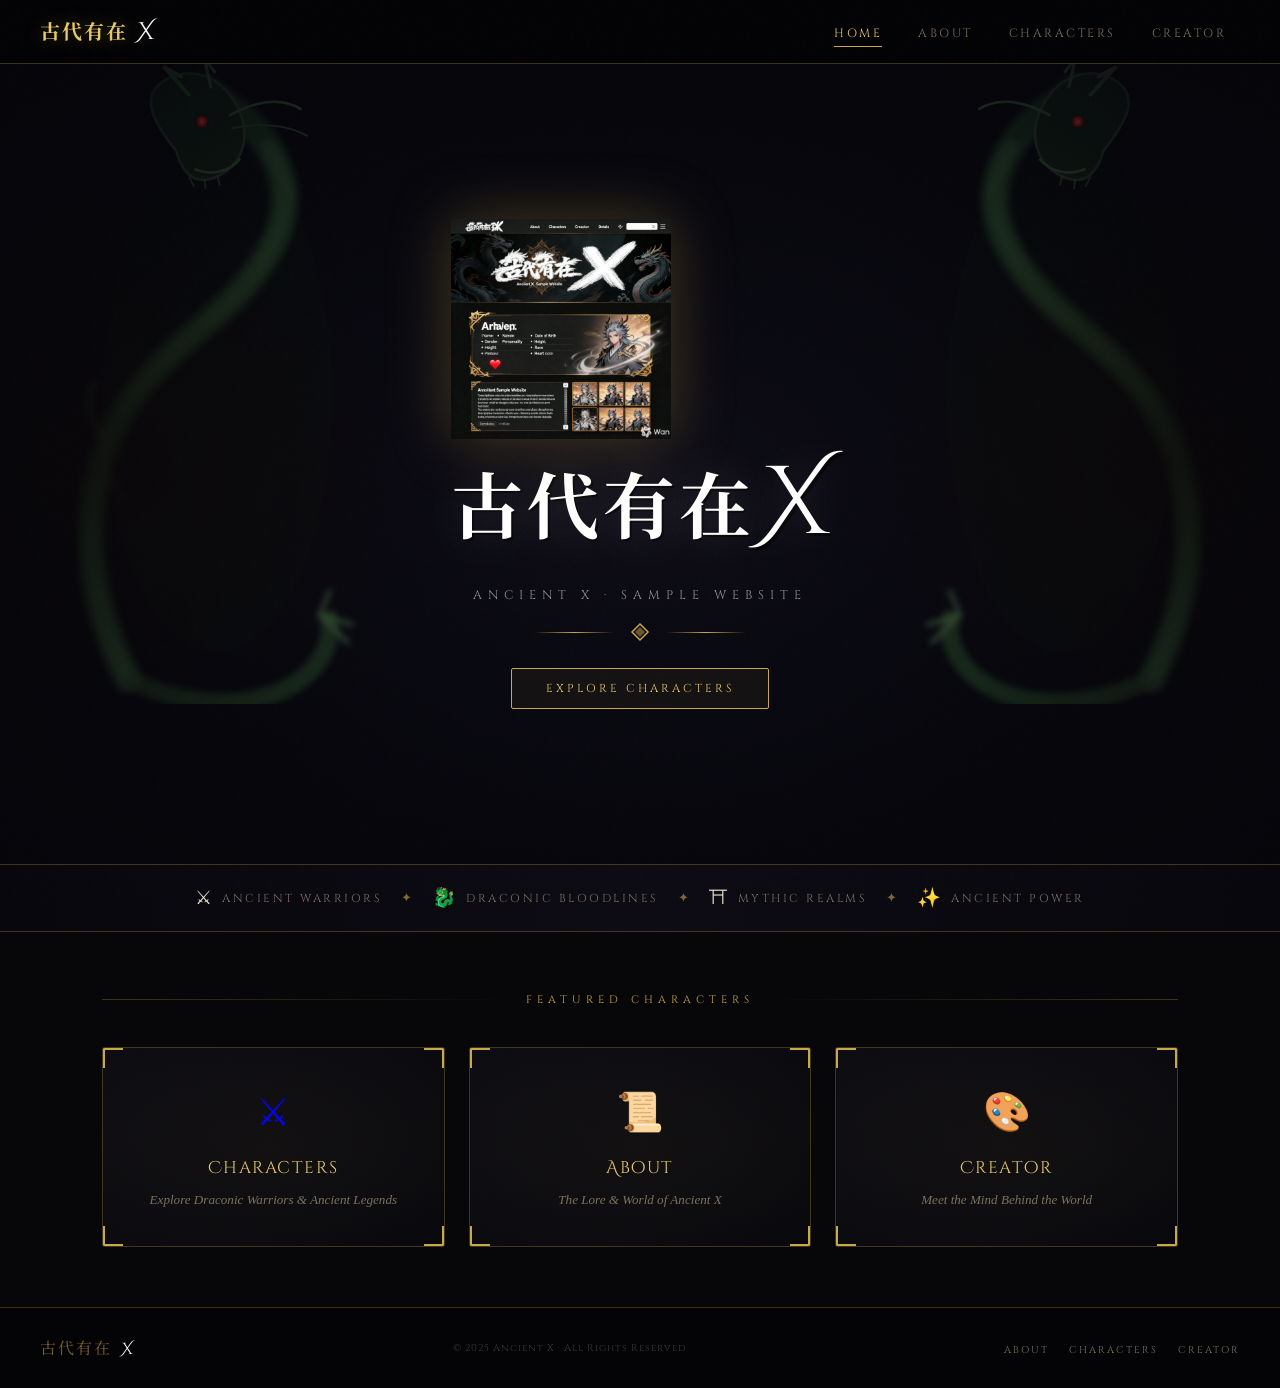
==== index.html @ aad5b66a "New files for the new Ancient X - Characters New files for the web project repo" ====
<!DOCTYPE html>
<html lang="en">
<head>
<meta charset="UTF-8">
<meta name="viewport" content="width=device-width, initial-scale=1.0">
<title>Ancient X — 古代有在</title>
<link rel="preconnect" href="https://fonts.googleapis.com">
<link href="https://fonts.googleapis.com/css2?family=Cinzel+Decorative:wght@400;700;900&family=Cinzel:wght@400;600;700&family=IM+Fell+English:ital@0;1&family=Noto+Serif+SC:wght@400;700&display=swap" rel="stylesheet">
<link rel="stylesheet" href="style.css">
</head>
<body>

<!-- ═══ NAVBAR ═══ -->
<nav id="navbar">
  <a href="index.html" class="nav-brand">
    <span class="brand-cn">古代有在</span><span class="brand-x">X</span>
  </a>
  <button class="hamburger" id="hamburger" aria-label="Menu">
    <span></span><span></span><span></span>
  </button>
  <ul class="nav-links" id="nav-links">
    <li><a href="index.html" class="nav-link active">Home</a></li>
    <li><a href="about.html" class="nav-link">About</a></li>
    <li><a href="characters.html" class="nav-link">Characters</a></li>
    <li><a href="creator.html" class="nav-link">Creator</a></li>
  </ul>
</nav>

<!-- ═══ HERO BANNER ═══ -->
<section class="hero" id="home">
  <div class="hero-particles" id="particles"></div>
  <div class="hero-bg-overlay"></div>

  <!-- Dragons -->
  <div class="dragon dragon-left">
    <svg viewBox="0 0 420 500" xmlns="http://www.w3.org/2000/svg">
      <defs>
        <filter id="dragonBlur"><feGaussianBlur stdDeviation="2.5"/></filter>
        <radialGradient id="eyeGlow1" cx="50%" cy="50%" r="50%">
          <stop offset="0%" stop-color="#ff2020"/>
          <stop offset="100%" stop-color="transparent"/>
        </radialGradient>
      </defs>
      <g filter="url(#dragonBlur)">
        <path d="M120 480 C100 440 80 380 100 310 C120 240 180 210 210 175 C240 140 255 105 230 65 C215 42 195 30 178 18" stroke="#2e5530" stroke-width="22" stroke-linecap="round" fill="none" opacity="0.8"/>
        <path d="M120 480 C100 440 80 380 100 310 C120 240 180 210 210 175 C240 140 255 105 230 65" stroke="#4a7a48" stroke-width="12" stroke-linecap="round" fill="none" opacity="0.6"/>
        <path d="M120 480 C155 498 200 505 235 492 C265 480 285 455 275 428" stroke="#2e5530" stroke-width="14" fill="none" opacity="0.7"/>
        <path d="M270 430 L292 452 M270 430 L295 438 M270 430 L278 412" stroke="#5a8a58" stroke-width="3" stroke-linecap="round" fill="none" opacity="0.8"/>
        <path d="M105 295 C90 280 85 260 95 248" stroke="#5a8a58" stroke-width="3" fill="none" opacity="0.5"/>
        <path d="M118 340 C103 325 98 305 108 293" stroke="#5a8a58" stroke-width="2.5" fill="none" opacity="0.5"/>
      </g>
      <!-- Head -->
      <g>
        <path d="M158 68 C140 45 128 25 150 12 C168 2 192 8 205 32 C218 56 210 78 190 88 C172 96 162 84 158 68Z" fill="#1a2e1c" stroke="#3a5a3c" stroke-width="2"/>
        <path d="M168 24 L148 2 L162 10" fill="none" stroke="#4a7848" stroke-width="3" stroke-linecap="round"/>
        <path d="M185 18 L180 -4 L188 6" fill="none" stroke="#4a7848" stroke-width="2.5" stroke-linecap="round"/>
        <circle cx="178" cy="45" r="7" fill="url(#eyeGlow1)"/>
        <circle cx="178" cy="45" r="4" fill="#ff1a1a"/>
        <circle cx="178" cy="45" r="2" fill="#ff6060"/>
        <path d="M200 40 C218 30 238 25 255 35" fill="none" stroke="#4a7848" stroke-width="2" stroke-linecap="round"/>
        <path d="M202 50 C222 46 245 47 260 56" fill="none" stroke="#3a6038" stroke-width="1.5" stroke-linecap="round"/>
        <path d="M172 82 C185 88 200 84 208 74" fill="none" stroke="#5a7a55" stroke-width="2"/>
        <path d="M168 88 L172 96 M180 90 L181 98 M190 87 L192 95" stroke="#5a7a55" stroke-width="1.5" opacity="0.7"/>
      </g>
      <ellipse cx="190" cy="260" rx="90" ry="200" fill="rgba(20,55,22,0.12)"/>
    </svg>
  </div>

  <div class="dragon dragon-right">
    <svg viewBox="0 0 420 500" xmlns="http://www.w3.org/2000/svg" style="transform:scaleX(-1)">
      <defs>
        <filter id="dragonBlur2"><feGaussianBlur stdDeviation="2.5"/></filter>
        <radialGradient id="eyeGlow2" cx="50%" cy="50%" r="50%">
          <stop offset="0%" stop-color="#ff2020"/>
          <stop offset="100%" stop-color="transparent"/>
        </radialGradient>
      </defs>
      <g filter="url(#dragonBlur2)">
        <path d="M120 480 C100 440 80 380 100 310 C120 240 180 210 210 175 C240 140 255 105 230 65 C215 42 195 30 178 18" stroke="#2e5530" stroke-width="22" stroke-linecap="round" fill="none" opacity="0.8"/>
        <path d="M120 480 C100 440 80 380 100 310 C120 240 180 210 210 175 C240 140 255 105 230 65" stroke="#4a7a48" stroke-width="12" stroke-linecap="round" fill="none" opacity="0.6"/>
        <path d="M120 480 C155 498 200 505 235 492 C265 480 285 455 275 428" stroke="#2e5530" stroke-width="14" fill="none" opacity="0.7"/>
        <path d="M270 430 L292 452 M270 430 L295 438 M270 430 L278 412" stroke="#5a8a58" stroke-width="3" stroke-linecap="round" fill="none" opacity="0.8"/>
      </g>
      <g>
        <path d="M158 68 C140 45 128 25 150 12 C168 2 192 8 205 32 C218 56 210 78 190 88 C172 96 162 84 158 68Z" fill="#1a2e1c" stroke="#3a5a3c" stroke-width="2"/>
        <path d="M168 24 L148 2 L162 10" fill="none" stroke="#4a7848" stroke-width="3" stroke-linecap="round"/>
        <path d="M185 18 L180 -4 L188 6" fill="none" stroke="#4a7848" stroke-width="2.5" stroke-linecap="round"/>
        <circle cx="178" cy="45" r="7" fill="url(#eyeGlow2)"/>
        <circle cx="178" cy="45" r="4" fill="#ff1a1a"/>
        <circle cx="178" cy="45" r="2" fill="#ff6060"/>
        <path d="M200 40 C218 30 238 25 255 35" fill="none" stroke="#4a7848" stroke-width="2" stroke-linecap="round"/>
        <path d="M172 82 C185 88 200 84 208 74" fill="none" stroke="#5a7a55" stroke-width="2"/>
        <path d="M168 88 L172 96 M180 90 L181 98 M190 87 L192 95" stroke="#5a7a55" stroke-width="1.5" opacity="0.7"/>
      </g>
      <ellipse cx="190" cy="260" rx="90" ry="200" fill="rgba(20,55,22,0.12)"/>
    </svg>
  </div>

  <!-- Logo / Banner image -->
  <div class="hero-content">
    <div class="hero-logo-wrap">
      <img src="logo.png" alt="古代有在 X" class="hero-logo-img" onerror="this.style.display='none'; document.getElementById('hero-title-fallback').style.display='flex'">
      <div class="hero-title-fallback" id="hero-title-fallback">
        <div class="hero-cn">古代有在</div>
        <div class="hero-en-x">X</div>
      </div>
    </div>
    <div class="hero-tagline">Ancient X · Sample Website</div>
    <div class="hero-ornament">
      <div class="orn-line"></div>
      <svg width="20" height="20" viewBox="0 0 20 20"><polygon points="10,2 18,10 10,18 2,10" fill="none" stroke="#c9a84c" stroke-width="1.5"/><polygon points="10,5 15,10 10,15 5,10" fill="#c9a84c" opacity="0.5"/></svg>
      <div class="orn-line"></div>
    </div>
    <a href="characters.html" class="hero-cta">Explore Characters</a>
  </div>
</section>

<!-- ═══ INTRO STRIP ═══ -->
<section class="intro-strip">
  <div class="intro-inner">
    <div class="intro-item">
      <div class="intro-icon">⚔</div>
      <div class="intro-text">Ancient Warriors</div>
    </div>
    <div class="intro-sep">✦</div>
    <div class="intro-item">
      <div class="intro-icon">🐉</div>
      <div class="intro-text">Draconic Bloodlines</div>
    </div>
    <div class="intro-sep">✦</div>
    <div class="intro-item">
      <div class="intro-icon">⛩</div>
      <div class="intro-text">Mythic Realms</div>
    </div>
    <div class="intro-sep">✦</div>
    <div class="intro-item">
      <div class="intro-icon">✨</div>
      <div class="intro-text">Ancient Power</div>
    </div>
  </div>
</section>

<!-- ═══ HOME PREVIEW ═══ -->
<section class="home-preview section-wrap">
  <div class="section-hdr">
    <div class="shdr-line"></div>
    <span class="shdr-label">Featured Characters</span>
    <div class="shdr-line"></div>
  </div>
  <div class="preview-grid">
    <a href="characters.html" class="preview-card">
      <div class="preview-card-bg"></div>
      <div class="pcard-corner tl"></div><div class="pcard-corner tr"></div>
      <div class="pcard-corner bl"></div><div class="pcard-corner br"></div>
      <div class="preview-card-icon">⚔</div>
      <div class="preview-card-title">Characters</div>
      <div class="preview-card-sub">Explore Draconic Warriors & Ancient Legends</div>
    </a>
    <a href="about.html" class="preview-card">
      <div class="preview-card-bg"></div>
      <div class="pcard-corner tl"></div><div class="pcard-corner tr"></div>
      <div class="pcard-corner bl"></div><div class="pcard-corner br"></div>
      <div class="preview-card-icon">📜</div>
      <div class="preview-card-title">About</div>
      <div class="preview-card-sub">The Lore & World of Ancient X</div>
    </a>
    <a href="creator.html" class="preview-card">
      <div class="preview-card-bg"></div>
      <div class="pcard-corner tl"></div><div class="pcard-corner tr"></div>
      <div class="pcard-corner bl"></div><div class="pcard-corner br"></div>
      <div class="preview-card-icon">🎨</div>
      <div class="preview-card-title">Creator</div>
      <div class="preview-card-sub">Meet the Mind Behind the World</div>
    </a>
  </div>
</section>

<footer class="site-footer">
  <div class="footer-brand">古代有在 <span>X</span></div>
  <div class="footer-copy">© 2025 Ancient X · All Rights Reserved</div>
  <ul class="footer-links">
    <li><a href="about.html">About</a></li>
    <li><a href="characters.html">Characters</a></li>
    <li><a href="creator.html">Creator</a></li>
  </ul>
</footer>

<script src="main.js"></script>
</body>
</html>
---- style.css ----
/* ═══════════════════════════════════════════════
   ANCIENT X — GLOBAL STYLESHEET
   Dragon-Anime-Video-Game Dark Fantasy Theme
═══════════════════════════════════════════════ */

:root {
  --gold:       #c9a84c;
  --gold-light: #e8c96a;
  --gold-dim:   #7a5e2a;
  --gold-glow:  rgba(201,168,76,0.25);
  --crimson:    #cc1f1f;
  --bg:         #07070a;
  --bg-card:    #0d0c10;
  --bg-panel:   #0a0a0d;
  --text:       #e8e0cc;
  --text-dim:   #7a7060;
  --border:     rgba(201,168,76,0.28);
  --nav-h:      64px;
  --shadow-gold: 0 0 24px rgba(201,168,76,0.18);
}

*, *::before, *::after { box-sizing: border-box; margin: 0; padding: 0; }
html { scroll-behavior: smooth; }

body {
  background: var(--bg);
  color: var(--text);
  font-family: 'Cinzel', serif;
  min-height: 100vh;
  overflow-x: hidden;
}

/* Noise grain overlay */
body::after {
  content: '';
  position: fixed; inset: 0; z-index: 9999;
  pointer-events: none;
  background-image: url("data:image/svg+xml,%3Csvg viewBox='0 0 200 200' xmlns='http://www.w3.org/2000/svg'%3E%3Cfilter id='n'%3E%3CfeTurbulence type='fractalNoise' baseFrequency='0.85' numOctaves='4' stitchTiles='stitch'/%3E%3C/filter%3E%3Crect width='100%25' height='100%25' filter='url(%23n)' opacity='0.032'/%3E%3C/svg%3E");
  opacity: 0.35;
}

img { display: block; max-width: 100%; }

::-webkit-scrollbar { width: 5px; }
::-webkit-scrollbar-track { background: #080808; }
::-webkit-scrollbar-thumb { background: var(--gold-dim); border-radius: 3px; }

/* ═══ NAVBAR ═══ */
#navbar {
  position: fixed; top: 0; left: 0; right: 0; z-index: 800;
  height: var(--nav-h);
  display: flex; align-items: center;
  padding: 0 40px;
  background: rgba(4,4,6,0.94);
  backdrop-filter: blur(16px);
  border-bottom: 1px solid var(--border);
  gap: 40px;
}

.nav-brand {
  text-decoration: none;
  display: flex; align-items: baseline; gap: 4px;
  flex-shrink: 0;
}
.brand-cn {
  font-family: 'Noto Serif SC', serif;
  font-size: 1.25rem;
  font-weight: 700;
  color: var(--gold-light);
  text-shadow: 0 0 18px rgba(201,168,76,0.4);
  letter-spacing: 2px;
}
.brand-x {
  font-family: 'Cinzel Decorative', cursive;
  font-size: 1.5rem;
  color: #fff;
  text-shadow: 0 0 14px rgba(255,255,255,0.2);
  margin-left: 6px;
}

.nav-links {
  display: flex; align-items: center; gap: 8px;
  list-style: none;
  margin-left: auto;
  transition: all 0.35s ease;
}

.nav-link {
  color: var(--text-dim);
  text-decoration: none;
  font-size: 0.75rem;
  letter-spacing: 2.5px;
  text-transform: uppercase;
  padding: 8px 14px;
  border-radius: 2px;
  position: relative;
  transition: color 0.2s;
}
.nav-link::after {
  content: ''; position: absolute; bottom: 2px; left: 14px; right: 14px;
  height: 1px; background: var(--gold);
  transform: scaleX(0); transition: transform 0.2s;
}
.nav-link:hover { color: var(--text); }
.nav-link:hover::after,
.nav-link.active::after { transform: scaleX(1); }
.nav-link.active { color: var(--gold-light); }

/* Hamburger */
.hamburger {
  display: none;
  flex-direction: column; gap: 5px;
  background: none; border: none; cursor: pointer;
  padding: 6px; margin-left: auto;
}
.hamburger span {
  display: block; width: 24px; height: 1.8px;
  background: var(--gold);
  border-radius: 2px;
  transition: all 0.3s ease;
}
.hamburger.open span:nth-child(1) { transform: translateY(6.8px) rotate(45deg); }
.hamburger.open span:nth-child(2) { opacity: 0; }
.hamburger.open span:nth-child(3) { transform: translateY(-6.8px) rotate(-45deg); }

/* ═══ HERO ═══ */
.hero {
  margin-top: var(--nav-h);
  position: relative; overflow: hidden;
  height: calc(100vh - var(--nav-h));
  min-height: 500px;
  max-height: 800px;
  display: flex; align-items: center; justify-content: center;
  background: radial-gradient(ellipse 80% 70% at 50% 50%, #0f0e18 0%, #05050a 100%);
}

.hero-bg-overlay {
  position: absolute; inset: 0; z-index: 1;
  background:
    radial-gradient(ellipse 60% 80% at 50% 60%, rgba(10,8,16,0) 0%, rgba(5,5,10,0.88) 100%),
    radial-gradient(ellipse 35% 50% at 8% 50%, rgba(20,10,5,0.7) 0%, transparent 70%),
    radial-gradient(ellipse 35% 50% at 92% 50%, rgba(20,10,5,0.7) 0%, transparent 70%);
}

/* Particles */
.hero-particles { position: absolute; inset: 0; z-index: 0; overflow: hidden; }
.particle {
  position: absolute;
  width: 2px; height: 2px;
  background: var(--gold);
  border-radius: 50%;
  opacity: 0;
  animation: floatUp linear infinite;
}
@keyframes floatUp {
  0%   { opacity: 0; transform: translateY(0) scale(1); }
  20%  { opacity: 0.7; }
  80%  { opacity: 0.4; }
  100% { opacity: 0; transform: translateY(-120px) scale(0); }
}

.dragon {
  position: absolute; top: 0; height: 100%; z-index: 0;
  pointer-events: none;
}
.dragon-left  { left: -2%; width: 42%; }
.dragon-right { right: -2%; width: 42%; }

.hero-content {
  position: relative; z-index: 2;
  display: flex; flex-direction: column;
  align-items: center; gap: 18px;
  text-align: center;
  padding: 0 20px;
  animation: heroReveal 1.2s ease forwards;
}
@keyframes heroReveal {
  from { opacity: 0; transform: translateY(30px); }
  to   { opacity: 1; transform: translateY(0); }
}

.hero-logo-wrap { position: relative; }
.hero-logo-img {
  max-width: min(600px, 90vw);
  max-height: 220px;
  object-fit: contain;
  filter: drop-shadow(0 0 30px rgba(201,168,76,0.3));
}
.hero-title-fallback {
  display: flex; align-items: baseline; gap: 10px;
  justify-content: center;
}
.hero-cn {
  font-family: 'Noto Serif SC', serif;
  font-size: clamp(2.5rem, 7vw, 4.5rem);
  font-weight: 700; color: #fff;
  text-shadow: 0 0 50px rgba(255,255,255,0.2), 2px 2px 0 rgba(0,0,0,0.8);
  letter-spacing: 4px;
}
.hero-en-x {
  font-family: 'Cinzel Decorative', cursive;
  font-size: clamp(3rem, 9vw, 6rem);
  color: #fff;
  text-shadow: 0 0 40px rgba(255,255,255,0.15), 3px 3px 0 rgba(0,0,0,0.6);
}

.hero-tagline {
  font-size: 0.78rem; letter-spacing: 6px;
  color: rgba(255,255,255,0.55); text-transform: uppercase;
  animation: heroReveal 1.2s 0.2s ease both;
}
.hero-ornament {
  display: flex; align-items: center; gap: 16px;
  animation: heroReveal 1.2s 0.35s ease both;
}
.orn-line {
  height: 1px; width: 80px;
  background: linear-gradient(90deg, transparent, var(--gold), transparent);
}
.hero-cta {
  display: inline-block; margin-top: 8px;
  padding: 12px 34px;
  font-family: 'Cinzel', serif;
  font-size: 0.72rem; letter-spacing: 3px; text-transform: uppercase;
  color: var(--gold-light); text-decoration: none;
  border: 1px solid var(--gold); border-radius: 2px;
  background: rgba(201,168,76,0.06);
  transition: all 0.25s;
  animation: heroReveal 1.2s 0.5s ease both;
}
.hero-cta:hover {
  background: rgba(201,168,76,0.15);
  box-shadow: var(--shadow-gold);
  transform: translateY(-2px);
}

/* ═══ INTRO STRIP ═══ */
.intro-strip {
  background: linear-gradient(90deg, #08070d, #0d0c14, #08070d);
  border-top: 1px solid var(--border); border-bottom: 1px solid var(--border);
  padding: 20px 40px;
}
.intro-inner {
  max-width: 900px; margin: 0 auto;
  display: flex; align-items: center; justify-content: center;
  gap: 20px; flex-wrap: wrap;
}
.intro-item { display: flex; align-items: center; gap: 10px; }
.intro-icon { font-size: 1.2rem; }
.intro-text { font-size: 0.72rem; letter-spacing: 2.5px; text-transform: uppercase; color: var(--text-dim); }
.intro-sep { color: var(--gold); font-size: 0.8rem; opacity: 0.6; }

/* ═══ SECTION WRAP ═══ */
.section-wrap { max-width: 1140px; margin: 0 auto; padding: 60px 32px; }

/* ═══ SECTION HEADER ═══ */
.section-hdr {
  display: flex; align-items: center; gap: 20px;
  margin-bottom: 40px;
}
.shdr-line { flex: 1; height: 1px; background: linear-gradient(90deg, transparent, var(--border)); }
.shdr-line:first-child { background: linear-gradient(90deg, var(--border), transparent); }
.shdr-label {
  font-size: 0.68rem; letter-spacing: 5px; text-transform: uppercase;
  color: var(--gold); white-space: nowrap;
}

/* ═══ HOME PREVIEW CARDS ═══ */
.preview-grid {
  display: grid; grid-template-columns: repeat(3,1fr); gap: 24px;
}
.preview-card {
  position: relative; display: block; text-decoration: none;
  padding: 40px 28px 36px;
  background: linear-gradient(145deg, #0e0d12, #09090d);
  border: 1px solid var(--border); border-radius: 3px;
  text-align: center; overflow: hidden;
  transition: transform 0.25s, box-shadow 0.25s;
}
.preview-card:hover {
  transform: translateY(-6px);
  box-shadow: 0 12px 40px rgba(201,168,76,0.12);
}
.preview-card-bg {
  position: absolute; inset: 0;
  background: radial-gradient(ellipse 70% 60% at 50% 50%, rgba(201,168,76,0.04), transparent);
  pointer-events: none;
}
.preview-card-icon { font-size: 2.4rem; margin-bottom: 18px; }
.preview-card-title {
  font-family: 'Cinzel Decorative', cursive;
  font-size: 1.05rem; color: var(--gold-light);
  letter-spacing: 1.5px; margin-bottom: 10px;
}
.preview-card-sub {
  font-family: 'IM Fell English', serif;
  font-size: 0.82rem; color: var(--text-dim);
  line-height: 1.6; font-style: italic;
}

/* ═══ CORNER ORNAMENTS (shared) ═══ */
.card-corner, .avatar-corner, .pcard-corner {
  position: absolute; width: 20px; height: 20px; pointer-events: none;
}
.card-corner.tl, .avatar-corner.tl, .pcard-corner.tl { top: 0; left: 0; border-top: 2px solid var(--gold); border-left: 2px solid var(--gold); }
.card-corner.tr, .avatar-corner.tr, .pcard-corner.tr { top: 0; right: 0; border-top: 2px solid var(--gold); border-right: 2px solid var(--gold); }
.card-corner.bl, .avatar-corner.bl, .pcard-corner.bl { bottom: 0; left: 0; border-bottom: 2px solid var(--gold); border-left: 2px solid var(--gold); }
.card-corner.br, .avatar-corner.br, .pcard-corner.br { bottom: 0; right: 0; border-bottom: 2px solid var(--gold); border-right: 2px solid var(--gold); }

/* ═══ PAGE BANNER ═══ */
.page-banner {
  margin-top: var(--nav-h);
  position: relative; overflow: hidden;
  height: 220px;
  display: flex; align-items: center; justify-content: center;
  background: #080710;
}
.page-banner-bg {
  position: absolute; inset: 0;
  background:
    radial-gradient(ellipse 80% 100% at 50% 50%, rgba(15,12,28,0.9) 0%, rgba(5,5,10,1) 100%),
    repeating-linear-gradient(
      0deg,
      transparent,
      transparent 38px,
      rgba(201,168,76,0.03) 38px,
      rgba(201,168,76,0.03) 39px
    ),
    repeating-linear-gradient(
      90deg,
      transparent,
      transparent 38px,
      rgba(201,168,76,0.03) 38px,
      rgba(201,168,76,0.03) 39px
    );
}
.page-banner::after {
  content: '';
  position: absolute; bottom: 0; left: 0; right: 0;
  height: 2px;
  background: linear-gradient(90deg, transparent, var(--gold), transparent);
}
.page-banner-content {
  position: relative; z-index: 1;
  text-align: center; display: flex; flex-direction: column;
  align-items: center; gap: 12px;
}
.page-banner-label {
  font-size: 0.65rem; letter-spacing: 6px; text-transform: uppercase;
  color: var(--gold-dim);
}
.page-banner-title {
  font-family: 'Cinzel Decorative', cursive;
  font-size: clamp(1.8rem, 5vw, 3rem);
  font-weight: 700; color: #fff;
  text-shadow: 0 0 30px rgba(255,255,255,0.12), 0 2px 0 rgba(0,0,0,0.6);
  letter-spacing: 3px;
}
.page-banner-orn { display: flex; align-items: center; gap: 14px; }

/* ═══ CHARACTERS PAGE ═══ */
.chars-main { padding-top: 50px; }

/* Avatar Section */
.avatar-section { margin-bottom: 50px; }
.avatar-grid {
  display: flex; flex-wrap: wrap; gap: 18px;
  justify-content: center;
}

.avatar-btn {
  background: none; border: none; cursor: pointer;
  display: flex; flex-direction: column; align-items: center; gap: 10px;
  padding: 0; outline: none;
  transition: transform 0.2s;
}
.avatar-btn:hover { transform: translateY(-4px); }
.avatar-btn:focus-visible .avatar-frame { box-shadow: 0 0 0 2px var(--gold); }

.avatar-frame {
  position: relative; width: 100px; height: 100px;
  background: linear-gradient(145deg, #10100e, #0a0a09);
  border-radius: 3px; overflow: hidden;
  border: 1px solid var(--border);
  transition: border-color 0.2s, box-shadow 0.2s;
}
.avatar-btn.active .avatar-frame,
.avatar-btn:hover .avatar-frame {
  border-color: var(--gold);
  box-shadow: 0 0 18px rgba(201,168,76,0.22), inset 0 0 10px rgba(201,168,76,0.06);
}

.avatar-img-wrap {
  position: absolute; inset: 0;
  display: flex; align-items: center; justify-content: center;
}
.avatar-img {
  width: 100%; height: 100%;
  object-fit: cover;
}
.avatar-placeholder {
  font-size: 2rem;
  color: var(--gold-dim);
  opacity: 0.6;
}

.avatar-glow {
  position: absolute; inset: 0;
  background: radial-gradient(ellipse 80% 80% at 50% 50%, rgba(201,168,76,0.08), transparent);
  opacity: 0; transition: opacity 0.2s;
}
.avatar-btn.active .avatar-glow,
.avatar-btn:hover .avatar-glow { opacity: 1; }

.avatar-name {
  font-size: 0.65rem; letter-spacing: 2px; text-transform: uppercase;
  color: var(--text-dim); transition: color 0.2s;
}
.avatar-btn.active .avatar-name,
.avatar-btn:hover .avatar-name { color: var(--gold); }

.avatar-add .avatar-placeholder { font-size: 2.2rem; color: var(--border); }

/* ─ Character Display ─ */
.char-display {
  display: grid;
  grid-template-columns: 340px 1fr;
  gap: 32px;
  align-items: start;
}

/* Art Panel */
.char-art-panel {
  position: relative;
  display: flex; align-items: flex-end; justify-content: center;
  min-height: 520px;
  background: linear-gradient(160deg, #0e0c16 0%, #080810 100%);
  border: 1px solid var(--border);
  border-radius: 4px; overflow: hidden;
}

.char-art-bg-glow {
  position: absolute; inset: 0;
  background: radial-gradient(ellipse 80% 80% at 50% 40%, rgba(201,168,76,0.07), transparent);
  pointer-events: none;
}
.char-art-rings {
  position: absolute; top: 50%; left: 50%;
  transform: translate(-50%, -50%);
  pointer-events: none;
}
.ring {
  position: absolute; border-radius: 50%;
  border: 1px solid rgba(201,168,76,0.09);
  top: 50%; left: 50%; transform: translate(-50%,-50%);
  animation: ringPulse 4s ease-in-out infinite;
}
.ring.r1 { width: 260px; height: 260px; animation-delay: 0s; }
.ring.r2 { width: 320px; height: 320px; animation-delay: 0.8s; border-color: rgba(201,168,76,0.05); }
.ring.r3 { width: 380px; height: 380px; animation-delay: 1.6s; border-color: rgba(201,168,76,0.03); }
@keyframes ringPulse {
  0%,100% { opacity: 0.6; transform: translate(-50%,-50%) scale(1); }
  50%      { opacity: 1;   transform: translate(-50%,-50%) scale(1.04); }
}

.char-full-art {
  position: relative; z-index: 2; width: 100%;
  display: flex; align-items: flex-end; justify-content: center;
  padding-bottom: 0;
  /* Slide-in from right animation — triggered by JS adding .visible */
  opacity: 0;
  transform: translateX(80px);
  transition: opacity 0.65s cubic-bezier(0.22,1,0.36,1), transform 0.65s cubic-bezier(0.22,1,0.36,1);
}
.char-full-art.visible {
  opacity: 1;
  transform: translateX(0);
}

.char-art-image {
  max-height: 480px; max-width: 100%;
  object-fit: contain;
  filter: drop-shadow(0 0 20px rgba(201,168,76,0.15));
}
.char-art-placeholder { width: 100%; }
.char-svg-art { width: 100%; max-height: 480px; }

.char-art-name-badge {
  position: absolute; bottom: 20px; left: 50%;
  transform: translateX(-50%);
  z-index: 3;
  background: rgba(4,4,8,0.85);
  border: 1px solid var(--border);
  padding: 6px 20px; border-radius: 2px;
  font-size: 0.68rem; letter-spacing: 4px; text-transform: uppercase;
  color: var(--gold);
  white-space: nowrap;
  backdrop-filter: blur(6px);
}

/* Cards Column */
.char-cards-col { display: flex; flex-direction: column; gap: 24px; }

/* Bio Card */
.char-bio-card {
  position: relative;
  background: linear-gradient(145deg, #0f0e14, #0a090e);
  border: 1px solid var(--border); border-radius: 4px;
  padding: 28px 30px 24px;
  overflow: hidden;
}
.char-bio-card::before {
  content: '';
  position: absolute; inset: 0;
  background: radial-gradient(ellipse 80% 60% at 50% 0%, rgba(201,168,76,0.04), transparent);
  pointer-events: none;
}

.card-header {
  display: flex; align-items: center; gap: 16px;
  margin-bottom: 24px;
}
.card-header-line {
  flex: 1; height: 1px;
  background: linear-gradient(90deg, var(--border), transparent);
}
.card-header-line:first-child { background: linear-gradient(90deg, transparent, var(--border)); }

.char-fullname {
  font-family: 'Cinzel Decorative', cursive;
  font-size: clamp(1.4rem, 3.5vw, 2rem);
  font-weight: 900; color: #fff;
  letter-spacing: 1px; white-space: nowrap;
  text-shadow: 0 0 20px rgba(255,255,255,0.08);
}
.char-name-dot { color: var(--gold); }

.bio-grid {
  display: grid;
  grid-template-columns: 1fr 1fr;
  gap: 0;
}
.bio-item {
  display: flex; align-items: baseline; gap: 8px;
  padding: 10px 0;
  border-bottom: 1px solid rgba(201,168,76,0.09);
}
.bio-item:nth-child(odd) { padding-right: 20px; }
.bio-bullet {
  flex-shrink: 0;
  display: inline-block;
  width: 5px; height: 5px; border-radius: 50%;
  background: var(--gold);
  box-shadow: 0 0 6px var(--gold);
  margin-bottom: 1px;
}
.bio-key {
  font-size: 0.62rem; letter-spacing: 2px; text-transform: uppercase;
  color: var(--gold); min-width: 80px; flex-shrink: 0;
}
.bio-val {
  font-family: 'IM Fell English', serif;
  font-size: 0.85rem; color: var(--text);
}

.bio-footer {
  display: flex; align-items: center; gap: 20px;
  margin-top: 20px; padding-top: 16px;
  border-top: 1px solid var(--border);
}
.heart-btn {
  background: none; border: none; cursor: pointer; padding: 4px;
  transition: transform 0.15s;
}
.heart-btn:hover { transform: scale(1.2); }
.heart-btn.loved svg path { fill: var(--crimson); stroke: var(--crimson); }
.char-rank { display: flex; align-items: center; gap: 10px; margin-left: auto; }
.rank-label { font-size: 0.6rem; letter-spacing: 2px; text-transform: uppercase; color: var(--text-dim); }
.rank-val { font-size: 0.78rem; letter-spacing: 1px; color: var(--gold); }

/* Story Card */
.char-story-card {
  position: relative;
  background: linear-gradient(145deg, #0f0e14, #0a090e);
  border: 1px solid var(--border); border-radius: 4px;
  padding: 0;
  overflow: hidden;
  display: flex; flex-direction: column;
}

.story-card-header {
  display: flex; align-items: center; gap: 12px;
  padding: 22px 30px 18px;
  border-bottom: 1px solid var(--border);
  flex-shrink: 0;
}
.story-scroll-icon { font-size: 1.3rem; }
.story-card-title {
  font-family: 'Cinzel', serif;
  font-size: 0.78rem; letter-spacing: 3px; text-transform: uppercase;
  color: var(--gold);
}

.story-content {
  padding: 20px 30px;
  max-height: 280px;
  overflow-y: auto;
  scrollbar-width: thin;
  scrollbar-color: var(--gold-dim) transparent;
}
.story-content p {
  font-family: 'IM Fell English', serif;
  font-size: 0.85rem; line-height: 1.9;
  color: var(--text-dim);
}
.story-content p + p { margin-top: 14px; }
.story-content p:first-child { color: var(--text); }

.story-actions {
  display: flex; gap: 12px;
  padding: 18px 30px;
  border-top: 1px solid var(--border);
  flex-shrink: 0;
}
.btn-story {
  font-family: 'Cinzel', serif;
  font-size: 0.66rem; letter-spacing: 2.5px; text-transform: uppercase;
  padding: 9px 22px; border-radius: 2px; cursor: pointer;
  background: rgba(201,168,76,0.1); border: 1px solid var(--border);
  color: var(--gold); transition: all 0.2s;
}
.btn-story:hover {
  background: rgba(201,168,76,0.2); border-color: var(--gold);
  box-shadow: var(--shadow-gold);
}
.btn-outline-story {
  background: transparent; color: var(--text-dim);
  border-color: rgba(255,255,255,0.08);
}
.btn-outline-story:hover { background: rgba(255,255,255,0.04); color: var(--text); }

/* ═══ ABOUT PAGE ═══ */
.about-main { padding-top: 50px; }
.about-lore-card {
  position: relative;
  background: linear-gradient(145deg, #0f0e14, #0a090e);
  border: 1px solid var(--border); border-radius: 4px;
  padding: 40px;
  overflow: hidden;
}
.about-lore-icon { font-size: 2.8rem; margin-bottom: 18px; }
.about-lore-title {
  font-family: 'Cinzel Decorative', cursive;
  font-size: 1.4rem; color: var(--gold-light);
  letter-spacing: 1px; margin-bottom: 24px;
}
.about-lore-text p {
  font-family: 'IM Fell English', serif;
  font-size: 0.92rem; line-height: 2;
  color: var(--text-dim);
}
.about-lore-text p + p { margin-top: 18px; }

.pillars-grid { display: grid; grid-template-columns: repeat(3,1fr); gap: 22px; }
.pillar-card {
  position: relative;
  background: linear-gradient(145deg, #0f0e14, #0a090e);
  border: 1px solid var(--border); border-radius: 4px;
  padding: 32px 26px;
  transition: transform 0.2s, box-shadow 0.2s;
}
.pillar-card:hover { transform: translateY(-4px); box-shadow: 0 10px 30px rgba(201,168,76,0.1); }
.pillar-icon { font-size: 2rem; margin-bottom: 14px; }
.pillar-title {
  font-family: 'Cinzel', serif;
  font-size: 0.85rem; letter-spacing: 1.5px; text-transform: uppercase;
  color: var(--gold); margin-bottom: 14px;
}
.pillar-text {
  font-family: 'IM Fell English', serif;
  font-size: 0.83rem; line-height: 1.85;
  color: var(--text-dim);
}

.about-quote {
  margin-top: 60px; text-align: center;
  padding: 50px 40px;
  border-top: 1px solid var(--border);
  border-bottom: 1px solid var(--border);
  position: relative;
}
.quote-mark {
  font-family: 'Cinzel Decorative', cursive;
  font-size: 6rem; line-height: 1;
  color: rgba(201,168,76,0.12);
  position: absolute; top: 10px; left: 40px;
}
.quote-text {
  font-family: 'IM Fell English', serif;
  font-size: 1.1rem; line-height: 2;
  color: var(--text);
  font-style: italic;
  max-width: 700px; margin: 0 auto 20px;
  position: relative; z-index: 1;
}
.quote-source {
  font-size: 0.68rem; letter-spacing: 3px; text-transform: uppercase;
  color: var(--gold-dim);
}

/* ═══ CREATOR PAGE ═══ */
.creator-main { padding-top: 50px; }
.creator-profile {
  display: grid; grid-template-columns: 260px 1fr; gap: 36px;
  align-items: start;
}
.creator-avatar-wrap { position: relative; }
.creator-avatar-frame {
  position: relative; width: 240px; height: 280px;
  background: linear-gradient(145deg, #0e0d12, #09090d);
  border: 1px solid var(--border); border-radius: 4px; overflow: hidden;
  display: flex; align-items: center; justify-content: center;
}
.creator-avatar-img { width: 100%; height: 100%; object-fit: cover; }
.creator-avatar-placeholder { font-size: 4rem; color: var(--gold-dim); opacity: 0.5; }
.creator-avatar-glow {
  position: absolute; bottom: -20px; left: 50%; transform: translateX(-50%);
  width: 180px; height: 60px;
  background: radial-gradient(ellipse, rgba(201,168,76,0.15), transparent);
  pointer-events: none;
}

.creator-info-card {
  position: relative;
  background: linear-gradient(145deg, #0f0e14, #0a090e);
  border: 1px solid var(--border); border-radius: 4px;
  padding: 32px 36px;
}
.creator-name {
  font-family: 'Cinzel Decorative', cursive;
  font-size: 1.8rem; color: #fff; letter-spacing: 1px;
  margin-bottom: 8px;
}
.creator-title-badge {
  display: inline-block;
  font-size: 0.62rem; letter-spacing: 3px; text-transform: uppercase;
  color: var(--gold); border: 1px solid var(--border);
  padding: 4px 14px; border-radius: 2px;
  background: rgba(201,168,76,0.06);
}
.creator-divider {
  height: 1px; background: linear-gradient(90deg, var(--border), transparent);
  margin: 24px 0;
}
.creator-bio-text p {
  font-family: 'IM Fell English', serif;
  font-size: 0.88rem; line-height: 1.95;
  color: var(--text-dim);
}
.creator-bio-text p + p { margin-top: 14px; }
.creator-bio-text em { color: var(--text); font-style: italic; }
.creator-stats {
  display: flex; align-items: center; gap: 0;
  margin-top: 28px; padding-top: 24px;
  border-top: 1px solid var(--border);
}
.cstat { text-align: center; flex: 1; }
.cstat-num {
  font-family: 'Cinzel Decorative', cursive;
  font-size: 1.6rem; color: var(--gold-light); margin-bottom: 4px;
}
.cstat-label { font-size: 0.6rem; letter-spacing: 2px; text-transform: uppercase; color: var(--text-dim); }
.cstat-sep { width: 1px; height: 40px; background: var(--border); }

.creator-details-grid { display: grid; grid-template-columns: repeat(3,1fr); gap: 22px; }
.cdetail-card {
  position: relative;
  background: linear-gradient(145deg, #0f0e14, #0a090e);
  border: 1px solid var(--border); border-radius: 4px;
  padding: 28px 26px;
}
.cdetail-icon { font-size: 1.8rem; margin-bottom: 14px; }
.cdetail-title {
  font-size: 0.75rem; letter-spacing: 2.5px; text-transform: uppercase;
  color: var(--gold); margin-bottom: 14px;
}
.cdetail-list {
  list-style: none; display: flex; flex-direction: column; gap: 8px;
}
.cdetail-list li {
  font-family: 'IM Fell English', serif;
  font-size: 0.83rem; color: var(--text-dim);
  padding-left: 12px; position: relative;
}
.cdetail-list li::before {
  content: '—'; position: absolute; left: 0;
  color: var(--gold-dim); font-style: normal;
}

/* ═══ FOOTER ═══ */
.site-footer {
  background: #040406;
  border-top: 1px solid var(--border);
  padding: 28px 40px;
  display: flex; align-items: center; justify-content: space-between;
  flex-wrap: wrap; gap: 16px;
}
.footer-brand {
  font-family: 'Noto Serif SC', serif;
  font-size: 1rem; color: var(--gold-dim); letter-spacing: 2px;
}
.footer-brand span { font-family: 'Cinzel Decorative', cursive; color: #fff; margin-left: 4px; }
.footer-copy { font-size: 0.62rem; letter-spacing: 1px; color: #3a3830; }
.footer-links { display: flex; gap: 20px; list-style: none; }
.footer-links a {
  font-size: 0.62rem; letter-spacing: 2px; text-transform: uppercase;
  color: var(--text-dim); text-decoration: none; transition: color 0.2s;
}
.footer-links a:hover { color: var(--gold); }

/* ═══ FADE UP ANIMATION ═══ */
.fade-up {
  opacity: 0; transform: translateY(24px);
  transition: opacity 0.7s ease, transform 0.7s ease;
}
.fade-up.visible { opacity: 1; transform: translateY(0); }

/* ═══════════════════════════════════════
   RESPONSIVE
═══════════════════════════════════════ */

@media (max-width: 960px) {
  .preview-grid { grid-template-columns: 1fr 1fr; }
  .pillars-grid { grid-template-columns: 1fr 1fr; }
  .creator-details-grid { grid-template-columns: 1fr 1fr; }
  .char-display { grid-template-columns: 1fr; }
  .char-art-panel { min-height: 380px; }
  .creator-profile { grid-template-columns: 1fr; }
  .creator-avatar-wrap { display: flex; justify-content: center; }
}

@media (max-width: 768px) {
  #navbar { padding: 0 20px; gap: 0; }
  .hamburger { display: flex; }

  .nav-links {
    position: fixed;
    top: var(--nav-h); left: 0; right: 0;
    flex-direction: column; gap: 0;
    background: rgba(4,4,6,0.98);
    backdrop-filter: blur(16px);
    border-bottom: 1px solid var(--border);
    max-height: 0; overflow: hidden;
    transition: max-height 0.4s cubic-bezier(0.4,0,0.2,1);
    padding: 0;
  }
  .nav-links.open { max-height: 400px; padding: 10px 0; }
  .nav-link {
    display: block; padding: 14px 28px;
    border-bottom: 1px solid rgba(201,168,76,0.06);
    font-size: 0.72rem;
  }
  .nav-link::after { display: none; }

  .hero-cn { font-size: 2rem; }
  .hero-en-x { font-size: 3rem; }
  .dragon { opacity: 0.5; }

  .section-wrap { padding: 40px 20px; }
  .preview-grid { grid-template-columns: 1fr; }
  .pillars-grid { grid-template-columns: 1fr; }
  .creator-details-grid { grid-template-columns: 1fr; }

  .bio-grid { grid-template-columns: 1fr; }
  .bio-item:nth-child(odd) { padding-right: 0; }

  .char-display { grid-template-columns: 1fr; }
  .char-art-panel { min-height: 320px; }

  .char-fullname { font-size: 1.4rem; }

  .intro-strip { padding: 16px 20px; }
  .intro-sep { display: none; }

  .site-footer { flex-direction: column; text-align: center; }
  .footer-links { justify-content: center; }
}

@media (max-width: 480px) {
  .avatar-grid { gap: 12px; }
  .avatar-frame { width: 80px; height: 80px; }
  .avatar-name { font-size: 0.58rem; }
  .char-bio-card, .char-story-card { padding: 20px; }
  .story-content { padding: 16px 20px; }
  .story-actions { padding: 14px 20px; }
  .about-lore-card { padding: 24px 20px; }
  .creator-info-card { padding: 24px 22px; }
  .creator-stats { flex-wrap: wrap; gap: 16px; }
  .cstat-sep { display: none; }
  .creator-avatar-frame { width: 180px; height: 220px; }
}
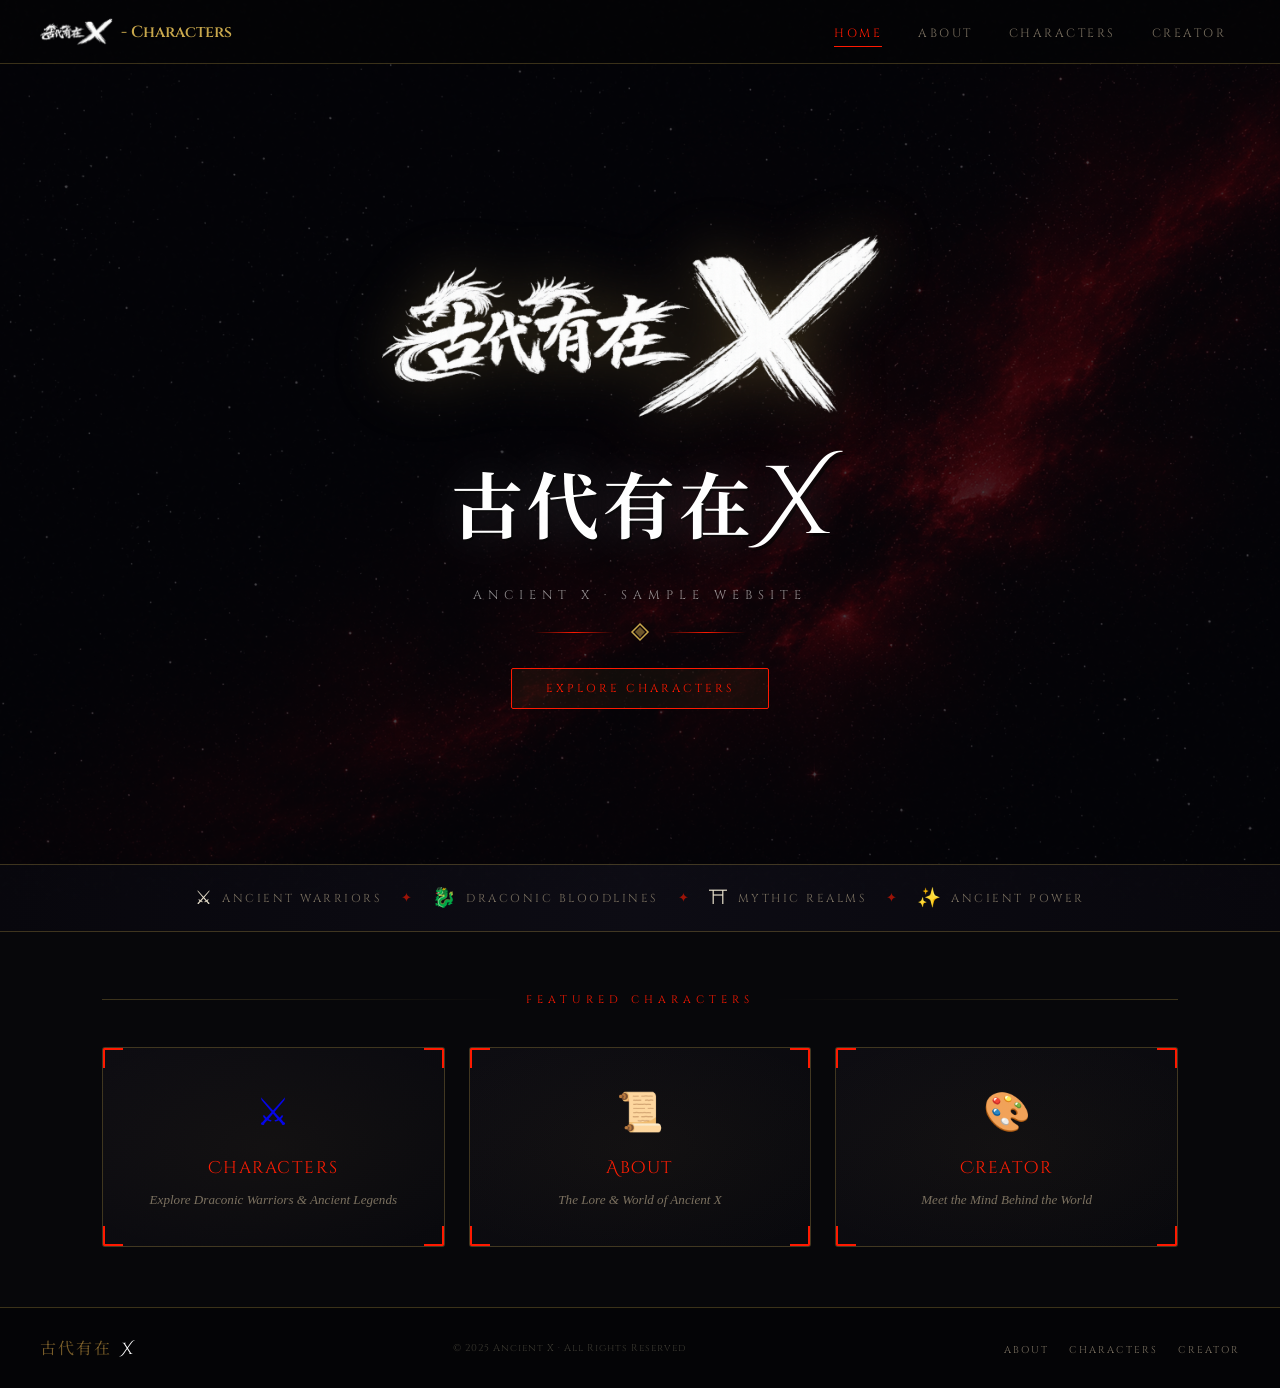
==== commit 327d0767: "Newly added characters and aesthetically improvment of website UI :)" ====
--- a/index.html
+++ b/index.html
@@ -13,7 +13,8 @@
 <!-- ═══ NAVBAR ═══ -->
 <nav id="navbar">
   <a href="index.html" class="nav-brand">
-    <span class="brand-cn">古代有在</span><span class="brand-x">X</span>
+    <img src="logo.png" alt="Ancient X" class="nav-logo">
+    <span class="nav-brand-text"> - Characters</span>
   </a>
   <button class="hamburger" id="hamburger" aria-label="Menu">
     <span></span><span></span><span></span>
@@ -30,71 +31,6 @@
 <section class="hero" id="home">
   <div class="hero-particles" id="particles"></div>
   <div class="hero-bg-overlay"></div>
-
-  <!-- Dragons -->
-  <div class="dragon dragon-left">
-    <svg viewBox="0 0 420 500" xmlns="http://www.w3.org/2000/svg">
-      <defs>
-        <filter id="dragonBlur"><feGaussianBlur stdDeviation="2.5"/></filter>
-        <radialGradient id="eyeGlow1" cx="50%" cy="50%" r="50%">
-          <stop offset="0%" stop-color="#ff2020"/>
-          <stop offset="100%" stop-color="transparent"/>
-        </radialGradient>
-      </defs>
-      <g filter="url(#dragonBlur)">
-        <path d="M120 480 C100 440 80 380 100 310 C120 240 180 210 210 175 C240 140 255 105 230 65 C215 42 195 30 178 18" stroke="#2e5530" stroke-width="22" stroke-linecap="round" fill="none" opacity="0.8"/>
-        <path d="M120 480 C100 440 80 380 100 310 C120 240 180 210 210 175 C240 140 255 105 230 65" stroke="#4a7a48" stroke-width="12" stroke-linecap="round" fill="none" opacity="0.6"/>
-        <path d="M120 480 C155 498 200 505 235 492 C265 480 285 455 275 428" stroke="#2e5530" stroke-width="14" fill="none" opacity="0.7"/>
-        <path d="M270 430 L292 452 M270 430 L295 438 M270 430 L278 412" stroke="#5a8a58" stroke-width="3" stroke-linecap="round" fill="none" opacity="0.8"/>
-        <path d="M105 295 C90 280 85 260 95 248" stroke="#5a8a58" stroke-width="3" fill="none" opacity="0.5"/>
-        <path d="M118 340 C103 325 98 305 108 293" stroke="#5a8a58" stroke-width="2.5" fill="none" opacity="0.5"/>
-      </g>
-      <!-- Head -->
-      <g>
-        <path d="M158 68 C140 45 128 25 150 12 C168 2 192 8 205 32 C218 56 210 78 190 88 C172 96 162 84 158 68Z" fill="#1a2e1c" stroke="#3a5a3c" stroke-width="2"/>
-        <path d="M168 24 L148 2 L162 10" fill="none" stroke="#4a7848" stroke-width="3" stroke-linecap="round"/>
-        <path d="M185 18 L180 -4 L188 6" fill="none" stroke="#4a7848" stroke-width="2.5" stroke-linecap="round"/>
-        <circle cx="178" cy="45" r="7" fill="url(#eyeGlow1)"/>
-        <circle cx="178" cy="45" r="4" fill="#ff1a1a"/>
-        <circle cx="178" cy="45" r="2" fill="#ff6060"/>
-        <path d="M200 40 C218 30 238 25 255 35" fill="none" stroke="#4a7848" stroke-width="2" stroke-linecap="round"/>
-        <path d="M202 50 C222 46 245 47 260 56" fill="none" stroke="#3a6038" stroke-width="1.5" stroke-linecap="round"/>
-        <path d="M172 82 C185 88 200 84 208 74" fill="none" stroke="#5a7a55" stroke-width="2"/>
-        <path d="M168 88 L172 96 M180 90 L181 98 M190 87 L192 95" stroke="#5a7a55" stroke-width="1.5" opacity="0.7"/>
-      </g>
-      <ellipse cx="190" cy="260" rx="90" ry="200" fill="rgba(20,55,22,0.12)"/>
-    </svg>
-  </div>
-
-  <div class="dragon dragon-right">
-    <svg viewBox="0 0 420 500" xmlns="http://www.w3.org/2000/svg" style="transform:scaleX(-1)">
-      <defs>
-        <filter id="dragonBlur2"><feGaussianBlur stdDeviation="2.5"/></filter>
-        <radialGradient id="eyeGlow2" cx="50%" cy="50%" r="50%">
-          <stop offset="0%" stop-color="#ff2020"/>
-          <stop offset="100%" stop-color="transparent"/>
-        </radialGradient>
-      </defs>
-      <g filter="url(#dragonBlur2)">
-        <path d="M120 480 C100 440 80 380 100 310 C120 240 180 210 210 175 C240 140 255 105 230 65 C215 42 195 30 178 18" stroke="#2e5530" stroke-width="22" stroke-linecap="round" fill="none" opacity="0.8"/>
-        <path d="M120 480 C100 440 80 380 100 310 C120 240 180 210 210 175 C240 140 255 105 230 65" stroke="#4a7a48" stroke-width="12" stroke-linecap="round" fill="none" opacity="0.6"/>
-        <path d="M120 480 C155 498 200 505 235 492 C265 480 285 455 275 428" stroke="#2e5530" stroke-width="14" fill="none" opacity="0.7"/>
-        <path d="M270 430 L292 452 M270 430 L295 438 M270 430 L278 412" stroke="#5a8a58" stroke-width="3" stroke-linecap="round" fill="none" opacity="0.8"/>
-      </g>
-      <g>
-        <path d="M158 68 C140 45 128 25 150 12 C168 2 192 8 205 32 C218 56 210 78 190 88 C172 96 162 84 158 68Z" fill="#1a2e1c" stroke="#3a5a3c" stroke-width="2"/>
-        <path d="M168 24 L148 2 L162 10" fill="none" stroke="#4a7848" stroke-width="3" stroke-linecap="round"/>
-        <path d="M185 18 L180 -4 L188 6" fill="none" stroke="#4a7848" stroke-width="2.5" stroke-linecap="round"/>
-        <circle cx="178" cy="45" r="7" fill="url(#eyeGlow2)"/>
-        <circle cx="178" cy="45" r="4" fill="#ff1a1a"/>
-        <circle cx="178" cy="45" r="2" fill="#ff6060"/>
-        <path d="M200 40 C218 30 238 25 255 35" fill="none" stroke="#4a7848" stroke-width="2" stroke-linecap="round"/>
-        <path d="M172 82 C185 88 200 84 208 74" fill="none" stroke="#5a7a55" stroke-width="2"/>
-        <path d="M168 88 L172 96 M180 90 L181 98 M190 87 L192 95" stroke="#5a7a55" stroke-width="1.5" opacity="0.7"/>
-      </g>
-      <ellipse cx="190" cy="260" rx="90" ry="200" fill="rgba(20,55,22,0.12)"/>
-    </svg>
-  </div>
 
   <!-- Logo / Banner image -->
   <div class="hero-content">
--- a/style.css
+++ b/style.css
@@ -4,8 +4,8 @@
 ═══════════════════════════════════════════════ */
 
 :root {
-  --gold:       #c9a84c;
-  --gold-light: #e8c96a;
+  --gold:       #ff1900;
+  --gold-light: #ff1900;
   --gold-dim:   #7a5e2a;
   --gold-glow:  rgba(201,168,76,0.25);
   --crimson:    #cc1f1f;
@@ -23,7 +23,9 @@
 html { scroll-behavior: smooth; }
 
 body {
-  background: var(--bg);
+  background: var(--bg) url('background.png') no-repeat center top;
+  background-size: cover;
+  background-attachment: fixed;
   color: var(--text);
   font-family: 'Cinzel', serif;
   min-height: 100vh;
@@ -59,23 +61,20 @@
 
 .nav-brand {
   text-decoration: none;
-  display: flex; align-items: baseline; gap: 4px;
+  display: flex; align-items: center;
   flex-shrink: 0;
 }
-.brand-cn {
-  font-family: 'Noto Serif SC', serif;
-  font-size: 1.25rem;
-  font-weight: 700;
-  color: var(--gold-light);
-  text-shadow: 0 0 18px rgba(201,168,76,0.4);
-  letter-spacing: 2px;
-}
-.brand-x {
-  font-family: 'Cinzel Decorative', cursive;
-  font-size: 1.5rem;
-  color: #fff;
-  text-shadow: 0 0 14px rgba(255,255,255,0.2);
+.nav-brand-text {
+  color: #c9a84c;
+  font-family: 'Cinzel', serif;
+  font-size: 1rem;
+  font-weight: 600;
   margin-left: 6px;
+  white-space: nowrap;
+}
+.nav-logo {
+  height: 32px;
+  width: auto;
 }
 
 .nav-links {
@@ -131,15 +130,13 @@
   min-height: 500px;
   max-height: 800px;
   display: flex; align-items: center; justify-content: center;
-  background: radial-gradient(ellipse 80% 70% at 50% 50%, #0f0e18 0%, #05050a 100%);
+  background: url('background.png') no-repeat center center;
+  background-size: cover;
 }
 
 .hero-bg-overlay {
   position: absolute; inset: 0; z-index: 1;
-  background:
-    radial-gradient(ellipse 60% 80% at 50% 60%, rgba(10,8,16,0) 0%, rgba(5,5,10,0.88) 100%),
-    radial-gradient(ellipse 35% 50% at 8% 50%, rgba(20,10,5,0.7) 0%, transparent 70%),
-    radial-gradient(ellipse 35% 50% at 92% 50%, rgba(20,10,5,0.7) 0%, transparent 70%);
+  background: rgba(5,5,10,0.75);
 }
 
 /* Particles */
@@ -313,26 +310,12 @@
   position: relative; overflow: hidden;
   height: 220px;
   display: flex; align-items: center; justify-content: center;
-  background: #080710;
+  background: url('background.png') no-repeat center center;
+  background-size: cover;
 }
 .page-banner-bg {
   position: absolute; inset: 0;
-  background:
-    radial-gradient(ellipse 80% 100% at 50% 50%, rgba(15,12,28,0.9) 0%, rgba(5,5,10,1) 100%),
-    repeating-linear-gradient(
-      0deg,
-      transparent,
-      transparent 38px,
-      rgba(201,168,76,0.03) 38px,
-      rgba(201,168,76,0.03) 39px
-    ),
-    repeating-linear-gradient(
-      90deg,
-      transparent,
-      transparent 38px,
-      rgba(201,168,76,0.03) 38px,
-      rgba(201,168,76,0.03) 39px
-    );
+  background: rgba(5,5,10,0.85);
 }
 .page-banner::after {
   content: '';
@@ -361,6 +344,25 @@
 /* ═══ CHARACTERS PAGE ═══ */
 .chars-main { padding-top: 50px; }
 
+/* Gallery Stats — tight after story card */
+.gallery-stats {
+  display: flex;
+  align-items: center;
+  gap: 24px;
+  margin-top: 24px;
+  padding: 14px 22px;
+  background: linear-gradient(145deg, #0f0e14, #0a090e);
+  border: 1px solid var(--border);
+  border-radius: 4px;
+  font-size: 0.72rem;
+  color: var(--text-dim);
+  letter-spacing: 1px;
+}
+.gallery-stats .stat-highlight {
+  color: var(--gold-light);
+  font-weight: 700;
+}
+
 /* Avatar Section */
 .avatar-section { margin-bottom: 50px; }
 .avatar-grid {
@@ -397,6 +399,8 @@
 .avatar-img {
   width: 100%; height: 100%;
   object-fit: cover;
+  position: relative;
+  z-index: 1;
 }
 .avatar-placeholder {
   font-size: 2rem;
@@ -432,11 +436,24 @@
 /* Art Panel */
 .char-art-panel {
   position: relative;
-  display: flex; align-items: flex-end; justify-content: center;
-  min-height: 520px;
+  display: flex; flex-direction: column; align-items: center;
+  min-height: 420px;
   background: linear-gradient(160deg, #0e0c16 0%, #080810 100%);
   border: 1px solid var(--border);
   border-radius: 4px; overflow: hidden;
+}
+
+.char-full-art {
+  position: relative; z-index: 2; width: 100%;
+  display: flex; align-items: flex-start; justify-content: center;
+  padding-bottom: 0;
+  opacity: 0;
+  transform: translateX(60px);
+  transition: opacity 0.5s cubic-bezier(0.22,1,0.36,1), transform 0.5s cubic-bezier(0.22,1,0.36,1);
+}
+.char-full-art.visible {
+  opacity: 1;
+  transform: translateX(0);
 }
 
 .char-art-bg-glow {
@@ -463,25 +480,6 @@
   50%      { opacity: 1;   transform: translate(-50%,-50%) scale(1.04); }
 }
 
-.char-full-art {
-  position: relative; z-index: 2; width: 100%;
-  display: flex; align-items: flex-end; justify-content: center;
-  padding-bottom: 0;
-  /* Slide-in from right animation — triggered by JS adding .visible */
-  opacity: 0;
-  transform: translateX(80px);
-  transition: opacity 0.65s cubic-bezier(0.22,1,0.36,1), transform 0.65s cubic-bezier(0.22,1,0.36,1);
-}
-.char-full-art.visible {
-  opacity: 1;
-  transform: translateX(0);
-}
-
-.char-art-image {
-  max-height: 480px; max-width: 100%;
-  object-fit: contain;
-  filter: drop-shadow(0 0 20px rgba(201,168,76,0.15));
-}
 .char-art-placeholder { width: 100%; }
 .char-svg-art { width: 100%; max-height: 480px; }
 
@@ -603,10 +601,11 @@
 
 .story-content {
   padding: 20px 30px;
-  max-height: 280px;
-  overflow-y: auto;
+  max-height: 100px;
+  overflow-y: hidden;
   scrollbar-width: thin;
   scrollbar-color: var(--gold-dim) transparent;
+  transition: max-height 0.4s ease;
 }
 .story-content p {
   font-family: 'IM Fell English', serif;
@@ -825,9 +824,448 @@
 }
 .fade-up.visible { opacity: 1; transform: translateY(0); }
 
+/* ═══ FOLDER-GROUPED CHARACTER GALLERY ═══ */
+.char-gallery {
+  margin-top: 60px;
+  display: flex;
+  flex-direction: column;
+  gap: 50px;
+}
+
+.folder-section {
+  position: relative;
+}
+
+.folder-title {
+  font-family: 'Cinzel Decorative', cursive;
+  font-size: clamp(1.1rem, 2.5vw, 1.5rem);
+  font-weight: 700;
+  color: var(--gold-light);
+  letter-spacing: 2px;
+  margin-bottom: 24px;
+  padding-bottom: 12px;
+  border-bottom: 1px solid var(--border);
+  position: relative;
+}
+
+.folder-title::after {
+  content: '';
+  position: absolute;
+  bottom: -1px;
+  left: 0;
+  width: 60px;
+  height: 2px;
+  background: var(--gold);
+}
+
+.char-grid {
+  display: grid;
+  grid-template-columns: repeat(auto-fill, minmax(280px, 1fr));
+  gap: 22px;
+}
+
+.char-card {
+  position: relative;
+  background: linear-gradient(160deg, #12111a, #0c0b12);
+  border: 1px solid var(--border);
+  border-radius: 4px;
+  overflow: hidden;
+  transition: transform 0.3s, box-shadow 0.3s, border-color 0.3s;
+}
+
+.char-card:hover {
+  transform: translateY(-4px);
+  border-color: var(--gold);
+  box-shadow: 0 8px 30px rgba(201,168,76,0.1), 0 0 0 1px var(--border);
+}
+
+.card-art-wrap {
+  position: relative;
+  width: 100%;
+  aspect-ratio: 3/4;
+  overflow: hidden;
+  background: #08080c;
+  border-bottom: 1px solid var(--border);
+}
+
+.card-art {
+  width: 100%;
+  height: 100%;
+  object-fit: cover;
+  object-position: center 30%;
+  display: block;
+  transition: transform 0.6s ease;
+}
+
+.char-card:hover .card-art {
+  transform: scale(1.04);
+}
+
+.card-art.img-broken {
+  display: none;
+}
+
+.card-art-wrap::before {
+  content: '';
+  position: absolute;
+  inset: 0;
+  background: linear-gradient(180deg, transparent 50%, rgba(4,4,8,0.5) 100%);
+  z-index: 1;
+  pointer-events: none;
+}
+
+.card-art-wrap::after {
+  content: '';
+  position: absolute;
+  top: 0;
+  left: 0;
+  right: 0;
+  height: 35%;
+  background: linear-gradient(180deg, rgba(4,4,8,0.45) 0%, transparent 100%);
+  z-index: 1;
+  pointer-events: none;
+}
+
+.card-body {
+  padding: 20px 22px;
+  position: relative;
+}
+
+.card-name {
+  font-family: 'Cinzel Decorative', cursive;
+  font-size: 1.2rem;
+  font-weight: 700;
+  color: #fff;
+  letter-spacing: 1px;
+  margin-bottom: 14px;
+}
+
+.card-meta {
+  display: grid;
+  grid-template-columns: 1fr;
+  gap: 0;
+}
+
+.meta-row {
+  display: flex;
+  align-items: baseline;
+  gap: 10px;
+  padding: 7px 0;
+  border-bottom: 1px solid rgba(201,168,76,0.07);
+}
+
+.meta-key {
+  font-size: 0.6rem;
+  font-family: 'Cinzel', serif;
+  letter-spacing: 2px;
+  text-transform: uppercase;
+  color: var(--gold);
+  min-width: 72px;
+  flex-shrink: 0;
+}
+
+.meta-val {
+  font-family: 'IM Fell English', serif;
+  font-size: 0.82rem;
+  color: var(--text);
+  line-height: 1.4;
+}
+
+.card-story-toggle {
+  display: inline-block;
+  margin-top: 14px;
+  font-family: 'Cinzel', serif;
+  font-size: 0.62rem;
+  letter-spacing: 2px;
+  text-transform: uppercase;
+  color: var(--gold-dim);
+  cursor: pointer;
+  padding: 4px 0;
+  transition: color 0.2s;
+  background: none;
+  border: none;
+}
+
+.card-story-toggle:hover {
+  color: var(--gold-light);
+}
+
+.card-story {
+  margin-top: 0;
+  max-height: 0;
+  overflow: hidden;
+  transition: max-height 0.45s ease, margin-top 0.3s ease;
+}
+
+.card-story.open {
+  margin-top: 14px;
+}
+
+.story-title {
+  font-family: 'Cinzel', serif;
+  font-size: 0.72rem;
+  letter-spacing: 1.5px;
+  color: var(--gold);
+  margin-bottom: 10px;
+  text-transform: uppercase;
+}
+
+.story-text {
+  font-family: 'IM Fell English', serif;
+  font-size: 0.8rem;
+  line-height: 1.8;
+  color: var(--text-dim);
+}
+
+.story-text p + p {
+  margin-top: 12px;
+}
+
+/* ═══ GALLERY STATS BAR ═══ */
+.gallery-stats {
+  display: flex;
+  align-items: center;
+  gap: 24px;
+  margin-top: 24px;
+  padding: 14px 22px;
+  background: linear-gradient(145deg, #0f0e14, #0a090e);
+  border: 1px solid var(--border);
+  border-radius: 4px;
+  font-size: 0.72rem;
+  color: var(--text-dim);
+  letter-spacing: 1px;
+}
+
+.gallery-stats .stat-highlight {
+  color: var(--gold-light);
+  font-weight: 700;
+}
+
+/* ═══ CATEGORY TABS ═══ */
+.cat-tabs {
+  display: flex;
+  gap: 10px;
+  margin-bottom: 36px;
+  flex-wrap: wrap;
+}
+.cat-tab {
+  font-family: 'Cinzel', serif;
+  font-size: 0.65rem;
+  letter-spacing: 2px;
+  text-transform: uppercase;
+  padding: 10px 22px;
+  border: 1px solid var(--border);
+  border-radius: 2px;
+  background: transparent;
+  color: var(--text-dim);
+  cursor: pointer;
+  transition: all 0.2s;
+}
+.cat-tab:hover {
+  border-color: var(--gold);
+  color: var(--gold);
+}
+.cat-tab.active {
+  background: rgba(201,168,76,0.1);
+  border-color: var(--gold);
+  color: var(--gold);
+}
+.cat-intro {
+  text-align: center;
+  margin-bottom: 50px;
+}
+.cat-intro-text {
+  font-family: 'IM Fell English', serif;
+  font-size: 1rem;
+  color: var(--text-dim);
+  max-width: 600px;
+  margin: 0 auto;
+  line-height: 1.8;
+  font-style: italic;
+}
+
+.cat-grid {
+  display: grid;
+  grid-template-columns: repeat(3, 1fr);
+  gap: 28px;
+  margin-bottom: 70px;
+}
+
+.cat-card {
+  position: relative;
+  display: block;
+  text-decoration: none;
+  border-radius: 4px;
+  overflow: hidden;
+  border: 1px solid var(--border);
+  transition: transform 0.3s, box-shadow 0.3s, border-color 0.3s;
+}
+
+.cat-card:hover {
+  transform: translateY(-6px);
+  border-color: var(--gold);
+  box-shadow: 0 12px 40px rgba(201,168,76,0.12);
+}
+
+.cat-card-bg {
+  position: relative;
+  width: 100%;
+  aspect-ratio: 3/4;
+  overflow: hidden;
+  background: #08080c;
+}
+
+.cat-card-img {
+  width: 100%;
+  height: 100%;
+  object-fit: cover;
+  object-position: center 30%;
+  display: block;
+  transition: transform 0.5s ease;
+}
+
+.cat-card:hover .cat-card-img {
+  transform: scale(1.06);
+}
+
+.cat-card-overlay {
+  position: absolute;
+  inset: 0;
+  background: linear-gradient(180deg, transparent 30%, rgba(4,4,8,0.85) 100%);
+  pointer-events: none;
+}
+
+.cat-card-content {
+  position: absolute;
+  bottom: 0;
+  left: 0;
+  right: 0;
+  padding: 28px 24px;
+  background: linear-gradient(180deg, transparent 0%, rgba(7,7,10,0.95) 60%);
+  pointer-events: none;
+  text-align: center;
+}
+
+.cat-card-icon {
+  font-size: 2rem;
+  margin-bottom: 10px;
+  filter: drop-shadow(0 0 10px rgba(201,168,76,0.5));
+}
+
+.cat-card-title {
+  font-family: 'Cinzel Decorative', cursive;
+  font-size: 1.1rem;
+  font-weight: 700;
+  color: #fff;
+  letter-spacing: 1px;
+  margin-bottom: 8px;
+  text-shadow: 0 0 20px rgba(255,255,255,0.1);
+}
+
+.cat-card-sub {
+  font-family: 'IM Fell English', serif;
+  font-size: 0.8rem;
+  color: var(--text-dim);
+  margin-bottom: 14px;
+}
+
+.cat-card-cta {
+  display: inline-block;
+  font-family: 'Cinzel', serif;
+  font-size: 0.62rem;
+  letter-spacing: 2.5px;
+  text-transform: uppercase;
+  color: var(--gold);
+  border: 1px solid var(--border);
+  padding: 8px 20px;
+  border-radius: 2px;
+  background: rgba(201,168,76,0.06);
+  transition: all 0.25s;
+  pointer-events: auto;
+}
+
+.cat-card:hover .cat-card-cta {
+  background: rgba(201,168,76,0.15);
+  border-color: var(--gold);
+  box-shadow: var(--shadow-gold);
+}
+
+.all-chars-preview {
+  margin-top: 40px;
+}
+
+.preview-hdr {
+  font-family: 'Cinzel', serif;
+  font-size: 0.75rem;
+  letter-spacing: 4px;
+  text-transform: uppercase;
+  color: var(--gold);
+  margin-bottom: 30px;
+  padding-bottom: 14px;
+  border-bottom: 1px solid var(--border);
+}
+
+/* ═══ ART VIEWPORT — FULL HEAD + UPPER BODY ═══ */
+.char-art-viewport {
+  position: relative;
+  width: 100%;
+  height: 500px;
+  overflow: hidden;
+  display: flex;
+  align-items: flex-start;
+  justify-content: center;
+  background: #0d0c16;
+  border-bottom: 1px solid var(--border);
+}
+
+.char-art-image {
+  width: 100%;
+  height: 100%;
+  object-fit: cover;
+  object-position: center 15%;
+  filter: drop-shadow(0 0 20px rgba(201,168,76,0.15));
+  display: block;
+}
+
+.char-svg-art {
+  width: 100%;
+  height: 100%;
+  object-fit: cover;
+  object-position: center 15%;
+  display: block;
+}
+
 /* ═══════════════════════════════════════
-   RESPONSIVE
-═══════════════════════════════════════ */
+   RESPONSIVE — extra gallery tweaks
+   ═══════════════════════════════════════ */
+
+@media (max-width: 768px) {
+  .cat-grid {
+    grid-template-columns: 1fr;
+    gap: 20px;
+  }
+  .char-grid {
+    grid-template-columns: repeat(auto-fill, minmax(220px, 1fr));
+    gap: 16px;
+  }
+
+  .gallery-stats {
+    flex-wrap: wrap;
+    gap: 12px;
+    font-size: 0.65rem;
+  }
+}
+
+@media (max-width: 480px) {
+  .char-grid {
+    grid-template-columns: 1fr;
+    gap: 14px;
+  }
+
+  .card-body {
+    padding: 16px 18px;
+  }
+}
 
 @media (max-width: 960px) {
   .preview-grid { grid-template-columns: 1fr 1fr; }
